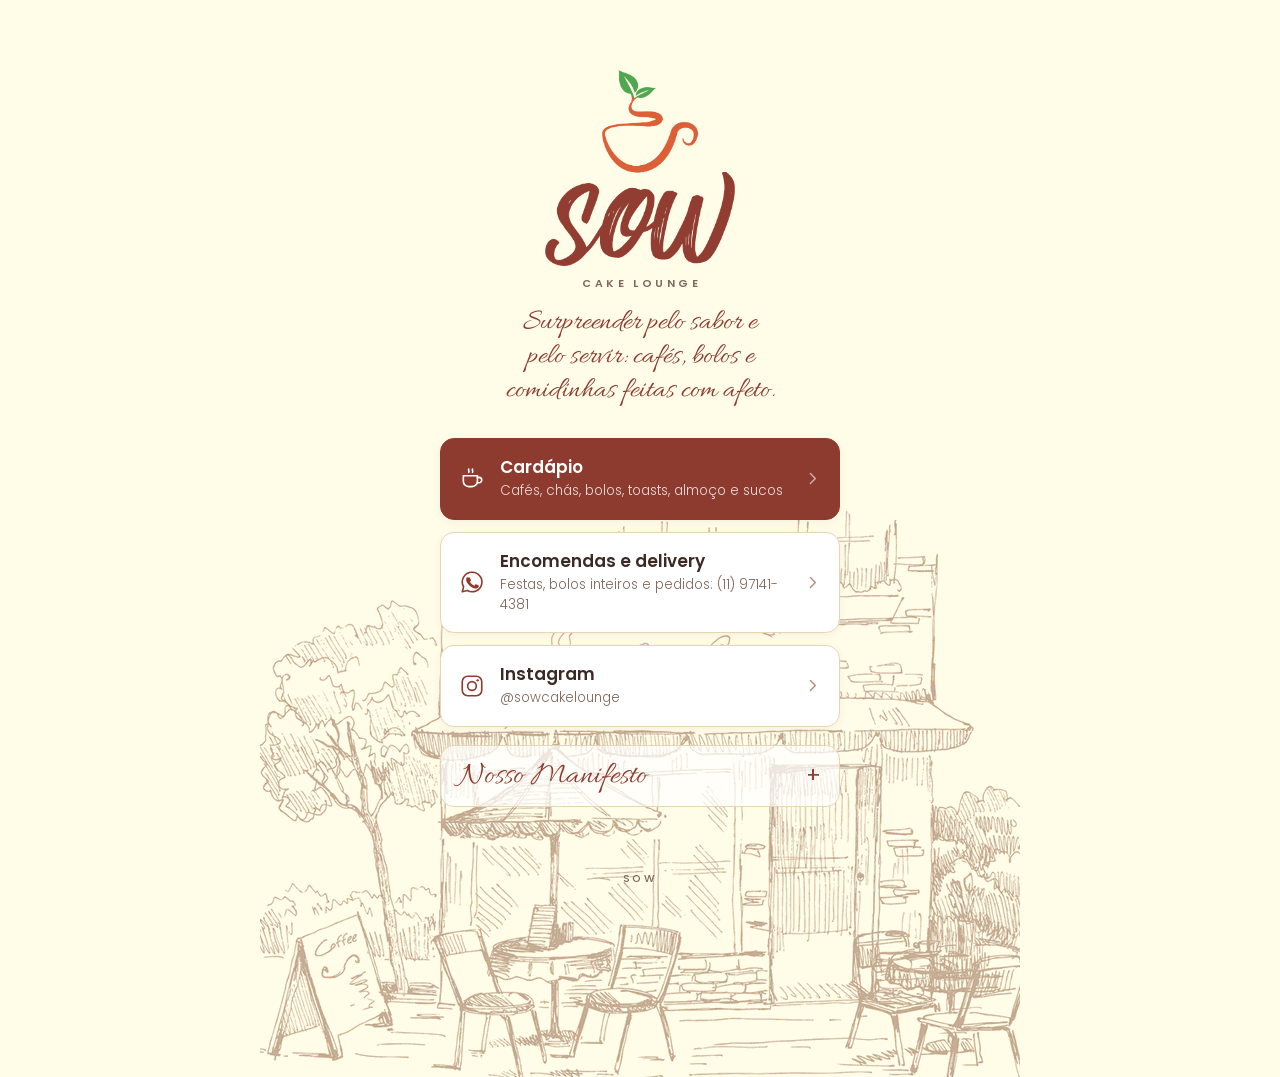
==== index.html @ ec061b57 "Site, cardápio digital e painel da Sow Mesmo molde do projeto da Adega MM (Worker + D1, sem build): " ====
<!DOCTYPE html>
<html lang="pt-BR">
<head>
<meta charset="UTF-8">
<meta name="viewport" content="width=device-width, initial-scale=1.0">
<meta name="theme-color" content="#fffce8">
<title>Sow</title>
<meta name="description" content="Sow Cake Lounge: cafés especiais, bolos, toasts, almoço e comidinhas feitas com afeto. Opções veganas, sem glúten e fit. Peça pelo WhatsApp.">
<meta property="og:title" content="Sow Cake Lounge">
<meta property="og:description" content="Cafés, bolos, toasts, almoço e comidinhas feitas com afeto.">
<meta property="og:image" content="assets/img/og-image.jpg">
<meta property="og:type" content="website">
<link rel="icon" type="image/png" href="assets/img/favicon.png">
<link rel="apple-touch-icon" href="assets/img/apple-touch-icon.png">
<link rel="preconnect" href="https://fonts.googleapis.com">
<link rel="preconnect" href="https://fonts.gstatic.com" crossorigin>
<link rel="stylesheet" href="https://fonts.googleapis.com/css2?family=Allura&family=Playfair+Display:wght@700;800&family=Poppins:ital,wght@0,300;0,400;0,500;0,600;1,300&display=swap">
<style>
  :root {
    --paper: #fffce8;
    --card: #ffffff;
    --ink: #3b2a24;
    --ink-dim: #7d685a;
    --brick: #8e3b2f;
    --orange: #dd6436;
    --forest: #2f5a3e;
    --border: #e6d6b4;
    --script: 'Allura', 'Segoe Script', cursive;
  }

  * { box-sizing: border-box; }
  [hidden] { display: none !important; }

  html { -webkit-text-size-adjust: 100%; }

  body {
    margin: 0;
    min-height: 100vh;
    min-height: 100dvh;
    background:
      url('assets/img/sketch.webp') center bottom / min(760px, 100%) auto no-repeat,
      var(--paper);
    color: var(--ink);
    font-family: 'Poppins', 'Helvetica Neue', Arial, sans-serif;
    font-weight: 400;
    -webkit-font-smoothing: antialiased;
    display: flex;
    flex-direction: column;
  }

  .wrap {
    flex: 1 0 auto;
    width: 100%;
    max-width: 440px;
    margin: 0 auto;
    padding: 44px 20px 24px;
    display: flex;
    flex-direction: column;
    justify-content: center;
  }

  .lockup { text-align: center; margin-bottom: 30px; }
  .lockup img {
    width: 52%;
    max-width: 190px;
    height: auto;
    margin: 0 auto;
    display: block;
  }
  .lockup .sub {
    margin: 10px 0 0;
    font-size: 0.68rem;
    font-weight: 600;
    letter-spacing: 0.32em;
    text-indent: 0.32em;
    text-transform: uppercase;
    color: var(--ink-dim);
  }
  .tagline {
    margin: 14px auto 0;
    font-family: var(--script);
    font-size: 1.85rem;
    line-height: 1.15;
    color: var(--brick);
    text-wrap: balance;
    max-width: 22ch;
  }
  .hours {
    margin: 10px 0 0;
    font-size: 0.84rem;
    color: var(--ink-dim);
  }

  nav { display: flex; flex-direction: column; gap: 12px; }

  .card {
    position: relative;
    display: flex;
    align-items: center;
    gap: 15px;
    padding: 18px 18px;
    border-radius: 14px;
    background: var(--card);
    border: 1px solid var(--border);
    color: var(--ink);
    text-decoration: none;
    box-shadow: 0 2px 10px rgba(80, 45, 25, 0.06);
    -webkit-tap-highlight-color: transparent;
    transition: border-color 0.25s ease, transform 0.15s ease, box-shadow 0.25s ease;
  }
  .card:hover { border-color: var(--brick); box-shadow: 0 6px 18px rgba(80, 45, 25, 0.12); }
  .card:active { transform: scale(0.985); }
  .card:focus-visible { outline: 2px solid var(--brick); outline-offset: 3px; }

  .card.primary { background: var(--brick); border-color: var(--brick); color: #fff; }
  .card.primary .icon, .card.primary .chev { color: #fff; }
  .card.primary .meta { color: rgba(255, 255, 255, 0.82); }

  .card .icon { flex: 0 0 auto; width: 26px; height: 26px; color: var(--brick); }
  .card .icon svg { display: block; width: 100%; height: 100%; }
  .card .body { flex: 1 1 auto; min-width: 0; }
  .card .label { display: block; font-size: 1.06rem; font-weight: 600; line-height: 1.25; }
  .card .meta {
    display: block;
    margin-top: 3px;
    font-size: 0.84rem;
    font-weight: 300;
    line-height: 1.45;
    color: var(--ink-dim);
  }
  .card .chev {
    flex: 0 0 auto;
    width: 17px;
    height: 17px;
    color: var(--brick);
    opacity: 0.6;
    transition: opacity 0.25s ease, transform 0.25s ease;
  }
  .card:hover .chev { opacity: 1; transform: translateX(2px); }
  .card .chev svg { display: block; width: 100%; height: 100%; }

  .card.with-map { flex-direction: column; align-items: stretch; gap: 0; padding: 0; overflow: hidden; }
  .map-frame { position: relative; height: 160px; background: #f3ead2; border-bottom: 1px solid var(--border); }
  .map-frame iframe { width: 100%; height: 100%; border: 0; display: block; pointer-events: none; }
  .card .card-inner { display: flex; align-items: center; gap: 15px; padding: 16px 18px; }

  .manifesto {
    margin-top: 6px;
    border-radius: 14px;
    border: 1px solid var(--border);
    background: rgba(255, 255, 255, 0.7);
  }
  .manifesto summary {
    list-style: none;
    cursor: pointer;
    padding: 14px 18px;
    display: flex;
    align-items: center;
    justify-content: space-between;
    font-family: var(--script);
    font-size: 2rem;
    line-height: 1;
    color: var(--brick);
  }
  .manifesto summary::-webkit-details-marker { display: none; }
  .manifesto summary::after {
    content: '+';
    font-family: 'Poppins', sans-serif;
    font-size: 1.3rem;
    color: var(--brick);
    transition: transform 0.2s;
  }
  .manifesto[open] summary::after { transform: rotate(45deg); }
  .manifesto .text { padding: 0 18px 16px; }
  .manifesto p {
    margin: 0 0 12px;
    font-size: 0.9rem;
    line-height: 1.6;
    font-style: italic;
    font-weight: 300;
    color: var(--brick);
  }

  footer {
    flex: 0 0 auto;
    text-align: center;
    padding: 40px 26px 190px;
    font-size: 0.66rem;
    font-weight: 500;
    letter-spacing: 0.22em;
    text-transform: uppercase;
    color: var(--ink-dim);
  }

  @media (prefers-reduced-motion: no-preference) {
    .reveal {
      opacity: 0;
      transform: translateY(12px);
      animation: rise 0.65s cubic-bezier(0.22, 1, 0.36, 1) forwards;
    }
    .lockup.reveal { animation-delay: 0.05s; }
    nav .reveal:nth-child(1) { animation-delay: 0.18s; }
    nav .reveal:nth-child(2) { animation-delay: 0.26s; }
    nav .reveal:nth-child(3) { animation-delay: 0.34s; }
    nav .reveal:nth-child(4) { animation-delay: 0.42s; }
    nav .reveal:nth-child(5) { animation-delay: 0.50s; }
    @keyframes rise { to { opacity: 1; transform: translateY(0); } }
  }

  @media (min-width: 480px) {
    .wrap { padding-top: 70px; }
  }
</style>
</head>
<body>

<div class="wrap">

  <header class="lockup reveal">
    <img src="assets/img/logo.png" alt="Sow">
    <p class="sub" data-s="store_subtitle">Cake Lounge</p>
    <p class="tagline" data-s="tagline">Surpreender pelo sabor e pelo servir: cafés, bolos e comidinhas feitas com afeto.</p>
    <p class="hours" data-s="hours" hidden></p>
  </header>

  <nav>
    <a class="card primary reveal" href="cardapio">
      <span class="icon" aria-hidden="true">
        <svg viewBox="0 0 24 24" fill="none" stroke="currentColor" stroke-width="1.5" stroke-linecap="round" stroke-linejoin="round">
          <path d="M4 9h13v5a5 5 0 0 1-5 5H9a5 5 0 0 1-5-5V9Z"/>
          <path d="M17 10.5h1.5a2.5 2.5 0 0 1 0 5H17"/>
          <path d="M9 2.8c-.8 1 .8 1.9 0 3M12.5 2.8c-.8 1 .8 1.9 0 3"/>
        </svg>
      </span>
      <span class="body">
        <span class="label">Cardápio</span>
        <span class="meta">Cafés, chás, bolos, toasts, almoço e sucos</span>
      </span>
      <span class="chev" aria-hidden="true">
        <svg viewBox="0 0 24 24" fill="none" stroke="currentColor" stroke-width="2" stroke-linecap="round" stroke-linejoin="round"><path d="M9 5l7 7-7 7"/></svg>
      </span>
    </a>

    <a class="card reveal" id="linkWhatsapp" href="https://wa.me/5511971414381" target="_blank" rel="noopener">
      <span class="icon" aria-hidden="true">
        <svg viewBox="0 0 24 24" fill="none" stroke="currentColor" stroke-width="1.5" stroke-linecap="round" stroke-linejoin="round">
          <path d="M12 3a9 9 0 0 0-7.75 13.5L3 21l4.65-1.22A9 9 0 1 0 12 3Z"/>
          <path d="M8.5 8.2c.2-.45.4-.46.6-.47.16 0 .35 0 .5.02.16.02.38-.06.6.46.22.53.75 1.84.82 1.98.07.13.11.29.02.47-.09.18-.14.29-.27.44-.13.16-.28.35-.4.47-.13.13-.27.27-.12.53.16.27.7 1.15 1.5 1.86 1.03.92 1.9 1.21 2.16 1.35.27.13.42.11.58-.07.16-.18.68-.8.86-1.07.18-.27.36-.22.6-.13.25.09 1.58.75 1.85.88.27.13.45.2.51.31.07.13.07.71-.16 1.4-.24.68-1.38 1.3-1.9 1.38-.5.08-1.13.11-1.83-.11-.42-.13-.96-.31-1.66-.6-2.92-1.26-4.83-4.2-4.98-4.4-.15-.2-1.2-1.6-1.2-3.05 0-1.45.76-2.16 1.03-2.46Z" fill="currentColor" stroke="none"/>
        </svg>
      </span>
      <span class="body">
        <span class="label">Encomendas e delivery</span>
        <span class="meta">Festas, bolos inteiros e pedidos: <span id="metaWhatsapp">(11) 97141-4381</span></span>
      </span>
      <span class="chev" aria-hidden="true">
        <svg viewBox="0 0 24 24" fill="none" stroke="currentColor" stroke-width="2" stroke-linecap="round" stroke-linejoin="round"><path d="M9 5l7 7-7 7"/></svg>
      </span>
    </a>

    <a class="card with-map reveal" id="linkMaps" href="#" target="_blank" rel="noopener" hidden>
      <span class="map-frame">
        <iframe id="mapFrame" loading="lazy" referrerpolicy="no-referrer-when-downgrade"
          title="Mapa da localização da Sow" tabindex="-1" aria-hidden="true"></iframe>
      </span>
      <span class="card-inner">
        <span class="icon" aria-hidden="true">
          <svg viewBox="0 0 24 24" fill="none" stroke="currentColor" stroke-width="1.5" stroke-linecap="round" stroke-linejoin="round">
            <path d="M20 10.5c0 5.4-8 12-8 12s-8-6.6-8-12a8 8 0 0 1 16 0Z"/>
            <circle cx="12" cy="10.2" r="2.9"/>
          </svg>
        </span>
        <span class="body">
          <span class="label">Como chegar</span>
          <span class="meta" data-s="address"></span>
        </span>
        <span class="chev" aria-hidden="true">
          <svg viewBox="0 0 24 24" fill="none" stroke="currentColor" stroke-width="2" stroke-linecap="round" stroke-linejoin="round"><path d="M9 5l7 7-7 7"/></svg>
        </span>
      </span>
    </a>

    <a class="card reveal" id="linkInstagram" href="https://instagram.com/sowcakelounge" target="_blank" rel="noopener">
      <span class="icon" aria-hidden="true">
        <svg viewBox="0 0 24 24" fill="none" stroke="currentColor" stroke-width="1.5" stroke-linecap="round" stroke-linejoin="round">
          <rect x="3" y="3" width="18" height="18" rx="5"/>
          <circle cx="12" cy="12" r="4"/>
          <circle cx="17.2" cy="6.8" r="1.1" fill="currentColor" stroke="none"/>
        </svg>
      </span>
      <span class="body">
        <span class="label">Instagram</span>
        <span class="meta" id="metaInstagram">@sowcakelounge</span>
      </span>
      <span class="chev" aria-hidden="true">
        <svg viewBox="0 0 24 24" fill="none" stroke="currentColor" stroke-width="2" stroke-linecap="round" stroke-linejoin="round"><path d="M9 5l7 7-7 7"/></svg>
      </span>
    </a>

    <details class="manifesto reveal">
      <summary>Nosso Manifesto</summary>
      <div class="text">
        <p>Nascemos com o propósito de sair do óbvio, de olhar para dentro, para fora e principalmente nos conectarmos com nosso entorno. Não nos bastava somente ser um espaço para servir alimentos, queríamos ir além, criar uma verdadeira experiência!</p>
        <p>Com essa premissa, criamos a Sow, uma marca que nasceu da vontade de surpreender pelo sabor e pelo servir, criando uma conexão genuína e única com cada cliente!</p>
        <p>Surpreender pelo sabor é criar cada produto que oferecemos com todo o cuidado: desde sua concepção, passando pela seleção dos ingredientes, preparação e exposição em nossa loja. Queremos que nossos clientes, ao escolher aquele bolo da vitrine ou o salgado do cardápio, tenham uma experiência gustativa incrível, que guardem aquele aroma e sabor experimentados com tanto afeto como guardamos daquelas comidas feitas por quem amamos.</p>
        <p>Surpreender pelo servir é não entregar somente um produto ao cliente. Para nós, a experiência começa na chegada à loja, na acolhida por nossa equipe, no nosso espaço refletindo aconchego, convivência e carinho para quem adentrou nossas portas.</p>
        <p>Não é só mais uma loja no bairro: somos preocupados em acrescentar ao nosso arredor. Buscamos conhecer nossos vizinhos, frequentadores, entender suas necessidades, acolher seus eventos e encontros para que eles entendam que somos parte de suas vidas e estamos ali para construir juntos uma vizinhança melhor!</p>
        <p>Queremos um mundo melhor: compramos produtos de primeira linha, procuramos apresentar novos sabores e experiências aos nossos clientes, fazemos nossa parte para não prejudicar o meio ambiente, reciclando 100% do resíduo gerado bem como embalagens de fontes renováveis, buscando sempre formas de inovar para oferecer o melhor a toda a cadeia em que estamos envolvidos: sociedade, produtores, clientes.</p>
      </div>
    </details>
  </nav>

</div>

<footer data-s="store_name">Sow</footer>

<script>
  (function () {
    var f = document.getElementById('mapFrame');
    var maps = document.getElementById('linkMaps');

    function phone(d) {
      d = String(d).replace(/\D/g, '').replace(/^55(?=\d{10,11}$)/, '');
      return d.length === 11 ? '(' + d.slice(0, 2) + ') ' + d.slice(2, 7) + '-' + d.slice(7)
           : d.length === 10 ? '(' + d.slice(0, 2) + ') ' + d.slice(2, 6) + '-' + d.slice(6) : d;
    }

    // Textos e links editáveis no /admin. Sem servidor fica o que já está no HTML.
    fetch('/api/settings', { cache: 'no-store' })
      .then(function (r) { if (!r.ok) throw new Error(); return r.json(); })
      .then(function (data) {
        var s = data.settings;
        document.title = s.store_name;
        Array.prototype.forEach.call(document.querySelectorAll('[data-s]'), function (n) {
          var v = s[n.getAttribute('data-s')];
          if (v === undefined) return;
          n.textContent = v;
          if (n.hasAttribute('hidden') || !v) n.hidden = !v;
        });
        var wa = String(s.whatsapp).replace(/\D/g, '');
        document.getElementById('linkWhatsapp').href = 'https://wa.me/' + (wa.length <= 11 ? '55' + wa : wa);
        document.getElementById('metaWhatsapp').textContent = phone(wa);
        document.getElementById('linkInstagram').href = 'https://instagram.com/' + encodeURIComponent(s.instagram);
        document.getElementById('metaInstagram').textContent = '@' + s.instagram;
        document.getElementById('linkInstagram').hidden = !s.instagram;
        // Sem endereço cadastrado, o cartão do mapa fica escondido.
        maps.hidden = !s.address;
        if (s.address) {
          var q = encodeURIComponent(s.address);
          maps.href = 'https://www.google.com/maps/search/?api=1&query=' + q;
          f.src = 'https://maps.google.com/maps?q=' + q + '&z=16&output=embed';
        }
      })
      .catch(function () {});
  })();
</script>

</body>
</html>
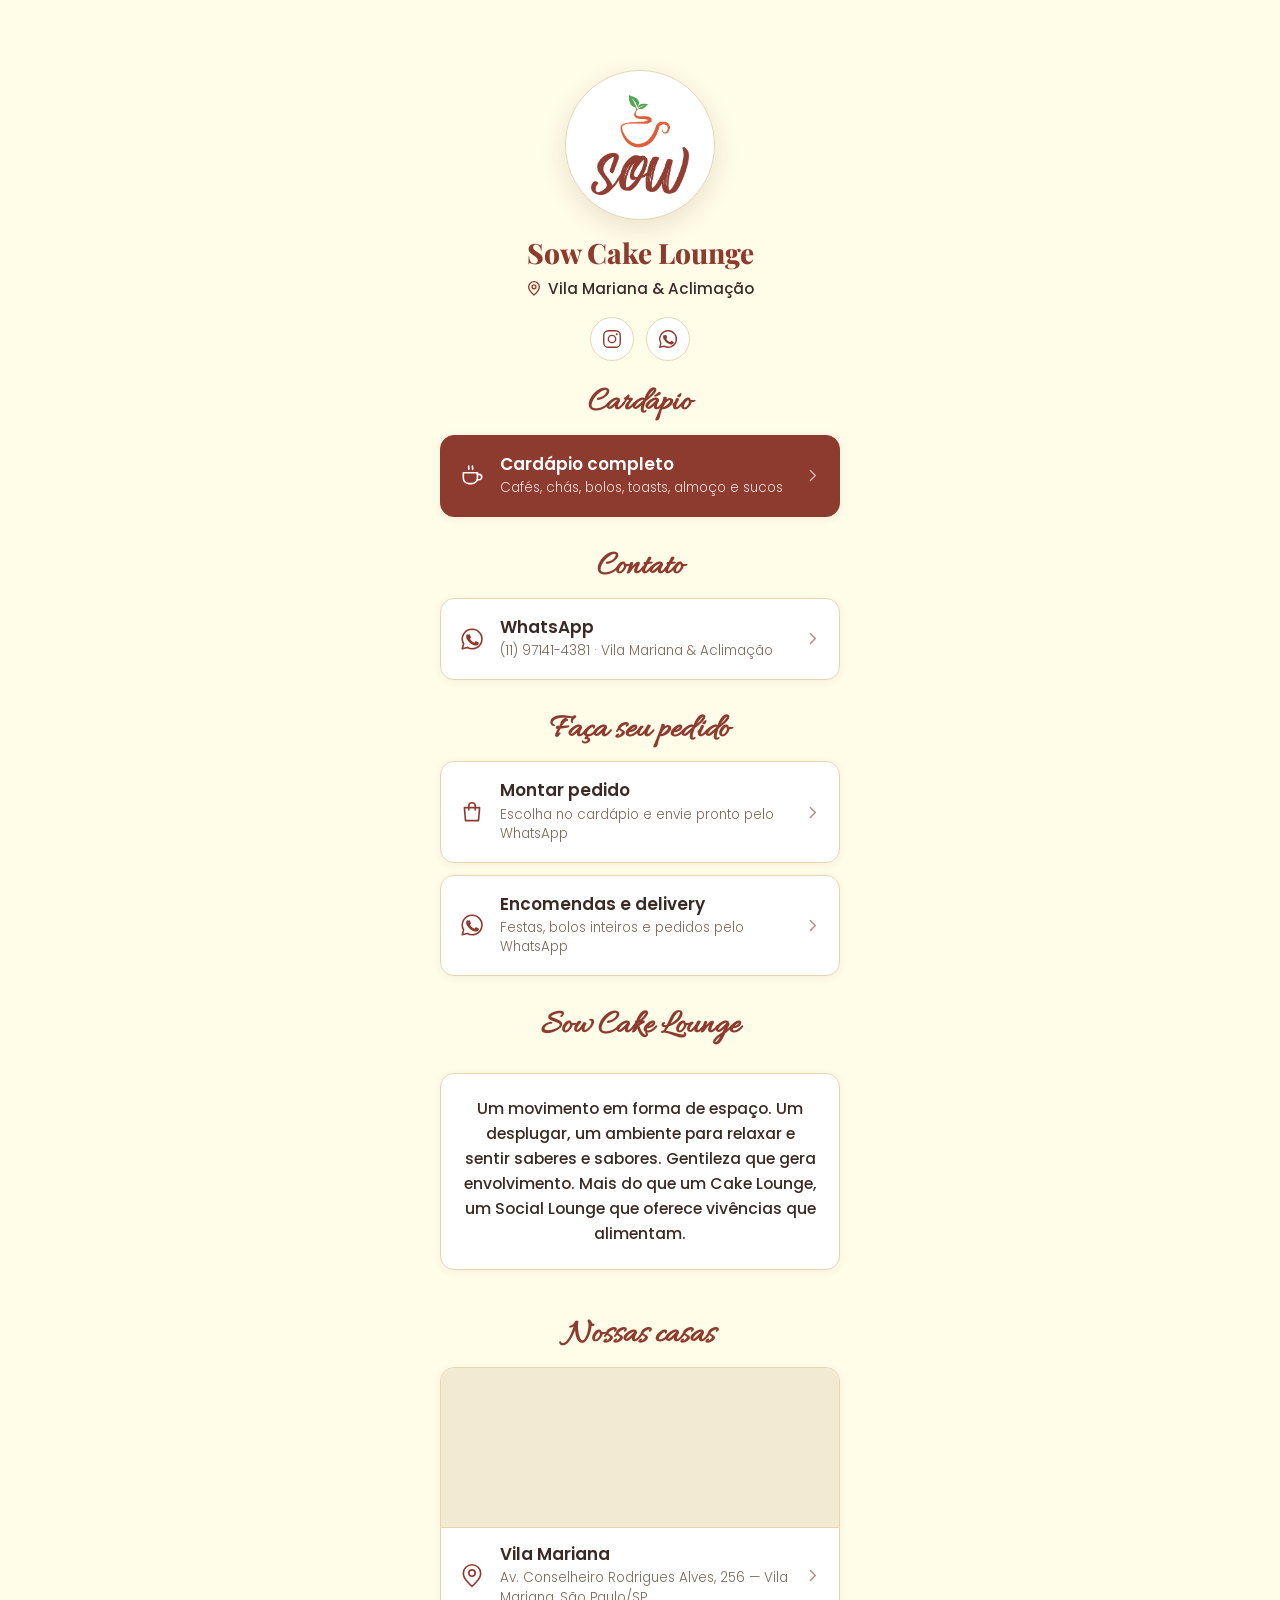
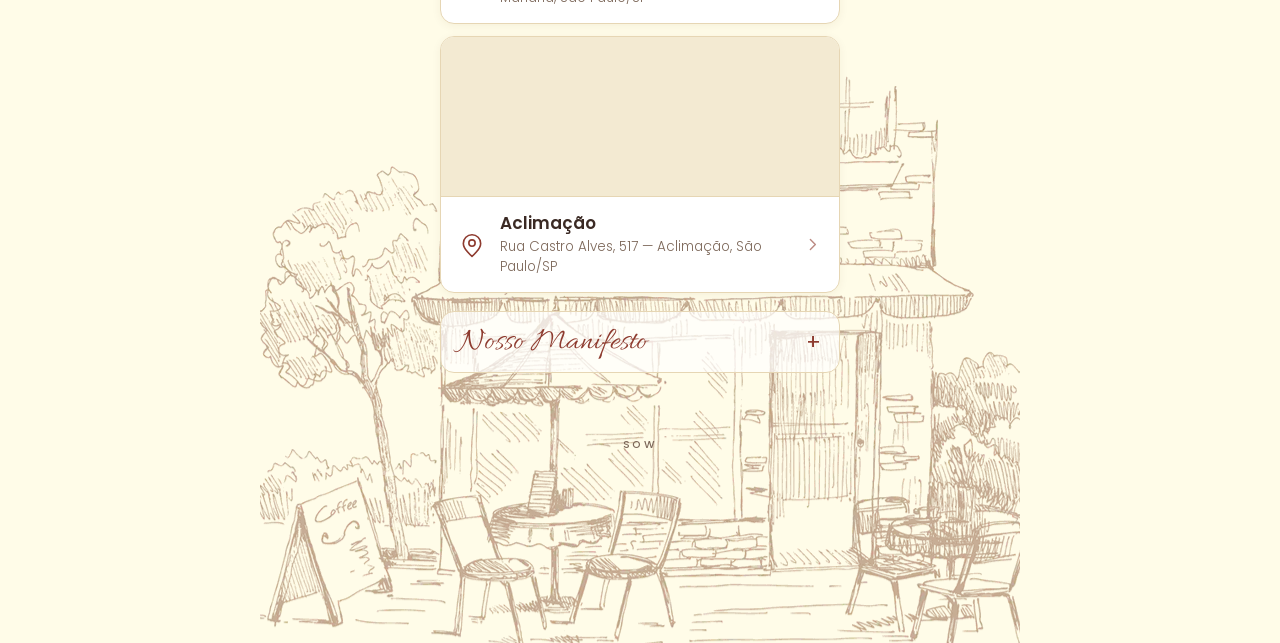
==== commit 6fd9b997: "Bio no molde do Beacons da Sow, com as duas unidades Cardápio, Contato, Faça seu pedido, texto Sow C" ====
--- a/index.html
+++ b/index.html
@@ -4,8 +4,8 @@
 <meta charset="UTF-8">
 <meta name="viewport" content="width=device-width, initial-scale=1.0">
 <meta name="theme-color" content="#fffce8">
-<title>Sow</title>
-<meta name="description" content="Sow Cake Lounge: cafés especiais, bolos, toasts, almoço e comidinhas feitas com afeto. Opções veganas, sem glúten e fit. Peça pelo WhatsApp.">
+<title>Sow Cake Lounge</title>
+<meta name="description" content="Sow Cake Lounge, Vila Mariana e Aclimação: cafés, bolos, toasts, almoço e comidinhas feitas com afeto. Peça pelo WhatsApp.">
 <meta property="og:title" content="Sow Cake Lounge">
 <meta property="og:description" content="Cafés, bolos, toasts, almoço e comidinhas feitas com afeto.">
 <meta property="og:image" content="assets/img/og-image.jpg">
@@ -181,6 +181,45 @@
     color: var(--brick);
   }
 
+
+  .profile { text-align: center; margin-bottom: 26px; }
+  .avatar {
+    width: 150px; height: 150px; margin: 0 auto; border-radius: 50%;
+    background: var(--card); border: 1px solid var(--border);
+    box-shadow: 0 8px 26px rgba(80, 45, 25, 0.12);
+    display: grid; place-items: center;
+  }
+  .avatar img { width: 66%; height: auto; display: block; }
+  .profile h1 {
+    margin: 18px 0 0; font-family: 'Playfair Display', Georgia, serif;
+    font-weight: 800; font-size: 1.75rem; color: var(--brick); line-height: 1.1;
+  }
+  .where {
+    margin: 8px 0 0; display: inline-flex; align-items: center; gap: 6px;
+    font-size: 0.95rem; font-weight: 500; color: var(--ink);
+  }
+  .where svg { width: 16px; height: 16px; color: var(--brick); }
+  .socials { margin-top: 14px; display: flex; justify-content: center; gap: 12px; }
+  .socials a {
+    width: 44px; height: 44px; border-radius: 50%; display: grid; place-items: center;
+    background: var(--card); border: 1px solid var(--border); color: var(--brick);
+  }
+  .socials a:hover { border-color: var(--brick); }
+  .socials svg { width: 22px; height: 22px; }
+
+  .group-label {
+    margin: 22px 0 2px; text-align: center; font-family: var(--script);
+    font-size: 2.1rem; line-height: 1; color: var(--brick);
+  }
+  .group-label:first-child { margin-top: 0; }
+
+  .about {
+    border-radius: 14px; background: var(--card); border: 1px solid var(--border);
+    padding: 22px 22px; text-align: center; font-size: 0.98rem; line-height: 1.6;
+    font-weight: 500; color: var(--ink); box-shadow: 0 2px 10px rgba(80, 45, 25, 0.06);
+  }
+  .card.with-map .label small { font-weight: 300; color: var(--ink-dim); }
+
   footer {
     flex: 0 0 auto;
     text-align: center;
@@ -216,83 +255,67 @@
 
 <div class="wrap">
 
-  <header class="lockup reveal">
-    <img src="assets/img/logo.png" alt="Sow">
-    <p class="sub" data-s="store_subtitle">Cake Lounge</p>
-    <p class="tagline" data-s="tagline">Surpreender pelo sabor e pelo servir: cafés, bolos e comidinhas feitas com afeto.</p>
+  <header class="profile reveal">
+    <div class="avatar"><img src="assets/img/logo.png" alt="Sow"></div>
+    <h1><span data-s="store_name">Sow</span> <span data-s="store_subtitle">Cake Lounge</span></h1>
+    <p class="where"><svg viewBox="0 0 24 24" fill="none" stroke="currentColor" stroke-width="2" stroke-linecap="round" stroke-linejoin="round"><path d="M20 10.5c0 5.4-8 12-8 12s-8-6.6-8-12a8 8 0 0 1 16 0Z"/><circle cx="12" cy="10.2" r="2.9"/></svg><span data-s="tagline">Vila Mariana &amp; Aclimação</span></p>
     <p class="hours" data-s="hours" hidden></p>
+    <div class="socials">
+      <a id="iconInstagram" href="https://instagram.com/sowcakelounge" target="_blank" rel="noopener" aria-label="Instagram"><svg viewBox="0 0 24 24" fill="none" stroke="currentColor" stroke-width="1.5" stroke-linecap="round" stroke-linejoin="round"><rect x="3" y="3" width="18" height="18" rx="5"/><circle cx="12" cy="12" r="4"/><circle cx="17.2" cy="6.8" r="1.1" fill="currentColor" stroke="none"/></svg></a>
+      <a class="js-wa" href="https://wa.me/5511971414381" target="_blank" rel="noopener" aria-label="WhatsApp"><svg viewBox="0 0 24 24" fill="none" stroke="currentColor" stroke-width="1.5" stroke-linecap="round" stroke-linejoin="round"><path d="M12 3a9 9 0 0 0-7.75 13.5L3 21l4.65-1.22A9 9 0 1 0 12 3Z"/><path d="M8.5 8.2c.2-.45.4-.46.6-.47.16 0 .35 0 .5.02.16.02.38-.06.6.46.22.53.75 1.84.82 1.98.07.13.11.29.02.47-.09.18-.14.29-.27.44-.13.16-.28.35-.4.47-.13.13-.27.27-.12.53.16.27.7 1.15 1.5 1.86 1.03.92 1.9 1.21 2.16 1.35.27.13.42.11.58-.07.16-.18.68-.8.86-1.07.18-.27.36-.22.6-.13.25.09 1.58.75 1.85.88.27.13.45.2.51.31.07.13.07.71-.16 1.4-.24.68-1.38 1.3-1.9 1.38-.5.08-1.13.11-1.83-.11-.42-.13-.96-.31-1.66-.6-2.92-1.26-4.83-4.2-4.98-4.4-.15-.2-1.2-1.6-1.2-3.05 0-1.45.76-2.16 1.03-2.46Z" fill="currentColor" stroke="none"/></svg></a>
+    </div>
   </header>
 
   <nav>
+    <h2 class="group-label reveal">Cardápio</h2>
     <a class="card primary reveal" href="cardapio">
-      <span class="icon" aria-hidden="true">
-        <svg viewBox="0 0 24 24" fill="none" stroke="currentColor" stroke-width="1.5" stroke-linecap="round" stroke-linejoin="round">
-          <path d="M4 9h13v5a5 5 0 0 1-5 5H9a5 5 0 0 1-5-5V9Z"/>
-          <path d="M17 10.5h1.5a2.5 2.5 0 0 1 0 5H17"/>
-          <path d="M9 2.8c-.8 1 .8 1.9 0 3M12.5 2.8c-.8 1 .8 1.9 0 3"/>
-        </svg>
+      <span class="icon" aria-hidden="true"><svg viewBox="0 0 24 24" fill="none" stroke="currentColor" stroke-width="1.5" stroke-linecap="round" stroke-linejoin="round"><path d="M4 9h13v5a5 5 0 0 1-5 5H9a5 5 0 0 1-5-5V9Z"/><path d="M17 10.5h1.5a2.5 2.5 0 0 1 0 5H17"/><path d="M9 2.8c-.8 1 .8 1.9 0 3M12.5 2.8c-.8 1 .8 1.9 0 3"/></svg></span>
+      <span class="body"><span class="label">Cardápio completo</span><span class="meta">Cafés, chás, bolos, toasts, almoço e sucos</span></span>
+      <span class="chev" aria-hidden="true"><svg viewBox="0 0 24 24" fill="none" stroke="currentColor" stroke-width="2" stroke-linecap="round" stroke-linejoin="round"><path d="M9 5l7 7-7 7"/></svg></span>
+    </a>
+
+    <h2 class="group-label reveal">Contato</h2>
+    <a class="card  reveal" hidden id="linkPhone" href="tel:" target="_blank" rel="noopener">
+      <span class="icon" aria-hidden="true"><svg viewBox="0 0 24 24" fill="none" stroke="currentColor" stroke-width="1.5" stroke-linecap="round" stroke-linejoin="round"><path d="M5 3.5h3l1.6 4-2 1.3a11 11 0 0 0 5.6 5.6l1.3-2 4 1.6v3a2 2 0 0 1-2 2A16 16 0 0 1 3 5.5a2 2 0 0 1 2-2Z"/></svg></span>
+      <span class="body"><span class="label">Telefone</span><span class="meta" id="metaPhone"></span></span>
+      <span class="chev" aria-hidden="true"><svg viewBox="0 0 24 24" fill="none" stroke="currentColor" stroke-width="2" stroke-linecap="round" stroke-linejoin="round"><path d="M9 5l7 7-7 7"/></svg></span>
+    </a>
+    <a class="card js-wa reveal" href="https://wa.me/5511971414381" target="_blank" rel="noopener">
+      <span class="icon" aria-hidden="true"><svg viewBox="0 0 24 24" fill="none" stroke="currentColor" stroke-width="1.5" stroke-linecap="round" stroke-linejoin="round"><path d="M12 3a9 9 0 0 0-7.75 13.5L3 21l4.65-1.22A9 9 0 1 0 12 3Z"/><path d="M8.5 8.2c.2-.45.4-.46.6-.47.16 0 .35 0 .5.02.16.02.38-.06.6.46.22.53.75 1.84.82 1.98.07.13.11.29.02.47-.09.18-.14.29-.27.44-.13.16-.28.35-.4.47-.13.13-.27.27-.12.53.16.27.7 1.15 1.5 1.86 1.03.92 1.9 1.21 2.16 1.35.27.13.42.11.58-.07.16-.18.68-.8.86-1.07.18-.27.36-.22.6-.13.25.09 1.58.75 1.85.88.27.13.45.2.51.31.07.13.07.71-.16 1.4-.24.68-1.38 1.3-1.9 1.38-.5.08-1.13.11-1.83-.11-.42-.13-.96-.31-1.66-.6-2.92-1.26-4.83-4.2-4.98-4.4-.15-.2-1.2-1.6-1.2-3.05 0-1.45.76-2.16 1.03-2.46Z" fill="currentColor" stroke="none"/></svg></span>
+      <span class="body"><span class="label">WhatsApp</span><span class="meta"><span class="js-wa-num">(11) 97141-4381</span> · Vila Mariana &amp; Aclimação</span></span>
+      <span class="chev" aria-hidden="true"><svg viewBox="0 0 24 24" fill="none" stroke="currentColor" stroke-width="2" stroke-linecap="round" stroke-linejoin="round"><path d="M9 5l7 7-7 7"/></svg></span>
+    </a>
+
+    <h2 class="group-label reveal">Faça seu pedido</h2>
+    <a class="card  reveal" href="cardapio">
+      <span class="icon" aria-hidden="true"><svg viewBox="0 0 24 24" fill="none" stroke="currentColor" stroke-width="1.5" stroke-linecap="round" stroke-linejoin="round"><path d="M5 8h14l-1 12H6L5 8Z"/><path d="M9 10V6.5a3 3 0 0 1 6 0V10"/></svg></span>
+      <span class="body"><span class="label">Montar pedido</span><span class="meta">Escolha no cardápio e envie pronto pelo WhatsApp</span></span>
+      <span class="chev" aria-hidden="true"><svg viewBox="0 0 24 24" fill="none" stroke="currentColor" stroke-width="2" stroke-linecap="round" stroke-linejoin="round"><path d="M9 5l7 7-7 7"/></svg></span>
+    </a>
+    <a class="card js-wa reveal" href="https://wa.me/5511971414381" target="_blank" rel="noopener">
+      <span class="icon" aria-hidden="true"><svg viewBox="0 0 24 24" fill="none" stroke="currentColor" stroke-width="1.5" stroke-linecap="round" stroke-linejoin="round"><path d="M12 3a9 9 0 0 0-7.75 13.5L3 21l4.65-1.22A9 9 0 1 0 12 3Z"/><path d="M8.5 8.2c.2-.45.4-.46.6-.47.16 0 .35 0 .5.02.16.02.38-.06.6.46.22.53.75 1.84.82 1.98.07.13.11.29.02.47-.09.18-.14.29-.27.44-.13.16-.28.35-.4.47-.13.13-.27.27-.12.53.16.27.7 1.15 1.5 1.86 1.03.92 1.9 1.21 2.16 1.35.27.13.42.11.58-.07.16-.18.68-.8.86-1.07.18-.27.36-.22.6-.13.25.09 1.58.75 1.85.88.27.13.45.2.51.31.07.13.07.71-.16 1.4-.24.68-1.38 1.3-1.9 1.38-.5.08-1.13.11-1.83-.11-.42-.13-.96-.31-1.66-.6-2.92-1.26-4.83-4.2-4.98-4.4-.15-.2-1.2-1.6-1.2-3.05 0-1.45.76-2.16 1.03-2.46Z" fill="currentColor" stroke="none"/></svg></span>
+      <span class="body"><span class="label">Encomendas e delivery</span><span class="meta">Festas, bolos inteiros e pedidos pelo WhatsApp</span></span>
+      <span class="chev" aria-hidden="true"><svg viewBox="0 0 24 24" fill="none" stroke="currentColor" stroke-width="2" stroke-linecap="round" stroke-linejoin="round"><path d="M9 5l7 7-7 7"/></svg></span>
+    </a>
+
+    <h2 class="group-label reveal"><span data-s="store_name">Sow</span> <span data-s="store_subtitle">Cake Lounge</span></h2>
+    <p class="about reveal" data-s="about">Um movimento em forma de espaço. Um desplugar, um ambiente para relaxar e sentir saberes e sabores. Gentileza que gera envolvimento. Mais do que um Cake Lounge, um Social Lounge que oferece vivências que alimentam.</p>
+
+    <h2 class="group-label reveal" id="unitsLabel">Nossas casas</h2>
+    <a class="card with-map reveal" id="unit1" href="#" target="_blank" rel="noopener" hidden>
+      <span class="map-frame"><iframe loading="lazy" referrerpolicy="no-referrer-when-downgrade" title="Mapa da unidade" tabindex="-1" aria-hidden="true"></iframe></span>
+      <span class="card-inner">
+        <span class="icon" aria-hidden="true"><svg viewBox="0 0 24 24" fill="none" stroke="currentColor" stroke-width="1.5" stroke-linecap="round" stroke-linejoin="round"><path d="M20 10.5c0 5.4-8 12-8 12s-8-6.6-8-12a8 8 0 0 1 16 0Z"/><circle cx="12" cy="10.2" r="2.9"/></svg></span>
+        <span class="body"><span class="label" data-s="unit1_name"></span><span class="meta" data-s="unit1_address"></span></span>
+        <span class="chev" aria-hidden="true"><svg viewBox="0 0 24 24" fill="none" stroke="currentColor" stroke-width="2" stroke-linecap="round" stroke-linejoin="round"><path d="M9 5l7 7-7 7"/></svg></span>
       </span>
-      <span class="body">
-        <span class="label">Cardápio</span>
-        <span class="meta">Cafés, chás, bolos, toasts, almoço e sucos</span>
-      </span>
-      <span class="chev" aria-hidden="true">
-        <svg viewBox="0 0 24 24" fill="none" stroke="currentColor" stroke-width="2" stroke-linecap="round" stroke-linejoin="round"><path d="M9 5l7 7-7 7"/></svg>
-      </span>
-    </a>
-
-    <a class="card reveal" id="linkWhatsapp" href="https://wa.me/5511971414381" target="_blank" rel="noopener">
-      <span class="icon" aria-hidden="true">
-        <svg viewBox="0 0 24 24" fill="none" stroke="currentColor" stroke-width="1.5" stroke-linecap="round" stroke-linejoin="round">
-          <path d="M12 3a9 9 0 0 0-7.75 13.5L3 21l4.65-1.22A9 9 0 1 0 12 3Z"/>
-          <path d="M8.5 8.2c.2-.45.4-.46.6-.47.16 0 .35 0 .5.02.16.02.38-.06.6.46.22.53.75 1.84.82 1.98.07.13.11.29.02.47-.09.18-.14.29-.27.44-.13.16-.28.35-.4.47-.13.13-.27.27-.12.53.16.27.7 1.15 1.5 1.86 1.03.92 1.9 1.21 2.16 1.35.27.13.42.11.58-.07.16-.18.68-.8.86-1.07.18-.27.36-.22.6-.13.25.09 1.58.75 1.85.88.27.13.45.2.51.31.07.13.07.71-.16 1.4-.24.68-1.38 1.3-1.9 1.38-.5.08-1.13.11-1.83-.11-.42-.13-.96-.31-1.66-.6-2.92-1.26-4.83-4.2-4.98-4.4-.15-.2-1.2-1.6-1.2-3.05 0-1.45.76-2.16 1.03-2.46Z" fill="currentColor" stroke="none"/>
-        </svg>
-      </span>
-      <span class="body">
-        <span class="label">Encomendas e delivery</span>
-        <span class="meta">Festas, bolos inteiros e pedidos: <span id="metaWhatsapp">(11) 97141-4381</span></span>
-      </span>
-      <span class="chev" aria-hidden="true">
-        <svg viewBox="0 0 24 24" fill="none" stroke="currentColor" stroke-width="2" stroke-linecap="round" stroke-linejoin="round"><path d="M9 5l7 7-7 7"/></svg>
-      </span>
-    </a>
-
-    <a class="card with-map reveal" id="linkMaps" href="#" target="_blank" rel="noopener" hidden>
-      <span class="map-frame">
-        <iframe id="mapFrame" loading="lazy" referrerpolicy="no-referrer-when-downgrade"
-          title="Mapa da localização da Sow" tabindex="-1" aria-hidden="true"></iframe>
-      </span>
+    </a>
+    <a class="card with-map reveal" id="unit2" href="#" target="_blank" rel="noopener" hidden>
+      <span class="map-frame"><iframe loading="lazy" referrerpolicy="no-referrer-when-downgrade" title="Mapa da unidade" tabindex="-1" aria-hidden="true"></iframe></span>
       <span class="card-inner">
-        <span class="icon" aria-hidden="true">
-          <svg viewBox="0 0 24 24" fill="none" stroke="currentColor" stroke-width="1.5" stroke-linecap="round" stroke-linejoin="round">
-            <path d="M20 10.5c0 5.4-8 12-8 12s-8-6.6-8-12a8 8 0 0 1 16 0Z"/>
-            <circle cx="12" cy="10.2" r="2.9"/>
-          </svg>
-        </span>
-        <span class="body">
-          <span class="label">Como chegar</span>
-          <span class="meta" data-s="address"></span>
-        </span>
-        <span class="chev" aria-hidden="true">
-          <svg viewBox="0 0 24 24" fill="none" stroke="currentColor" stroke-width="2" stroke-linecap="round" stroke-linejoin="round"><path d="M9 5l7 7-7 7"/></svg>
-        </span>
-      </span>
-    </a>
-
-    <a class="card reveal" id="linkInstagram" href="https://instagram.com/sowcakelounge" target="_blank" rel="noopener">
-      <span class="icon" aria-hidden="true">
-        <svg viewBox="0 0 24 24" fill="none" stroke="currentColor" stroke-width="1.5" stroke-linecap="round" stroke-linejoin="round">
-          <rect x="3" y="3" width="18" height="18" rx="5"/>
-          <circle cx="12" cy="12" r="4"/>
-          <circle cx="17.2" cy="6.8" r="1.1" fill="currentColor" stroke="none"/>
-        </svg>
-      </span>
-      <span class="body">
-        <span class="label">Instagram</span>
-        <span class="meta" id="metaInstagram">@sowcakelounge</span>
-      </span>
-      <span class="chev" aria-hidden="true">
-        <svg viewBox="0 0 24 24" fill="none" stroke="currentColor" stroke-width="2" stroke-linecap="round" stroke-linejoin="round"><path d="M9 5l7 7-7 7"/></svg>
+        <span class="icon" aria-hidden="true"><svg viewBox="0 0 24 24" fill="none" stroke="currentColor" stroke-width="1.5" stroke-linecap="round" stroke-linejoin="round"><path d="M20 10.5c0 5.4-8 12-8 12s-8-6.6-8-12a8 8 0 0 1 16 0Z"/><circle cx="12" cy="10.2" r="2.9"/></svg></span>
+        <span class="body"><span class="label" data-s="unit2_name"></span><span class="meta" data-s="unit2_address"></span></span>
+        <span class="chev" aria-hidden="true"><svg viewBox="0 0 24 24" fill="none" stroke="currentColor" stroke-width="2" stroke-linecap="round" stroke-linejoin="round"><path d="M9 5l7 7-7 7"/></svg></span>
       </span>
     </a>
 
@@ -315,8 +338,11 @@
 
 <script>
   (function () {
-    var f = document.getElementById('mapFrame');
-    var maps = document.getElementById('linkMaps');
+    var DEFAULTS = {
+      unit1_name: 'Vila Mariana', unit1_address: 'Av. Conselheiro Rodrigues Alves, 256 — Vila Mariana, São Paulo/SP',
+      unit2_name: 'Aclimação', unit2_address: 'Rua Castro Alves, 517 — Aclimação, São Paulo/SP',
+      whatsapp: '11971414381', phone: '', instagram: 'sowcakelounge'
+    };
 
     function phone(d) {
       d = String(d).replace(/\D/g, '').replace(/^55(?=\d{10,11}$)/, '');
@@ -324,32 +350,46 @@
            : d.length === 10 ? '(' + d.slice(0, 2) + ') ' + d.slice(2, 6) + '-' + d.slice(6) : d;
     }
 
-    // Textos e links editáveis no /admin. Sem servidor fica o que já está no HTML.
+    function apply(s) {
+      Array.prototype.forEach.call(document.querySelectorAll('[data-s]'), function (n) {
+        var v = s[n.getAttribute('data-s')];
+        if (v === undefined) return;
+        n.textContent = v;
+        if (n.hasAttribute('hidden') || !v) n.hidden = !v;
+      });
+      var wa = String(s.whatsapp || '').replace(/\D/g, '');
+      var waUrl = 'https://wa.me/' + (wa.length <= 11 ? '55' + wa : wa);
+      Array.prototype.forEach.call(document.querySelectorAll('.js-wa'), function (a) { a.href = waUrl; a.hidden = !wa; });
+      Array.prototype.forEach.call(document.querySelectorAll('.js-wa-num'), function (n) { n.textContent = phone(wa); });
+      var ig = document.getElementById('iconInstagram');
+      ig.href = 'https://instagram.com/' + encodeURIComponent(s.instagram || '');
+      ig.hidden = !s.instagram;
+      var tel = String(s.phone || '').replace(/\D/g, '');
+      var lp = document.getElementById('linkPhone');
+      lp.hidden = !tel;
+      lp.href = 'tel:+55' + tel;
+      document.getElementById('metaPhone').textContent = phone(tel);
+      var any = false;
+      [1, 2].forEach(function (n) {
+        var addr = s['unit' + n + '_address'];
+        var card = document.getElementById('unit' + n);
+        card.hidden = !addr;
+        if (!addr) return;
+        any = true;
+        var q = encodeURIComponent(addr);
+        card.href = 'https://www.google.com/maps/search/?api=1&query=' + q;
+        var f = card.querySelector('iframe');
+        var src = 'https://maps.google.com/maps?q=' + q + '&z=16&output=embed';
+        if (f.getAttribute('src') !== src) f.src = src;
+      });
+      document.getElementById('unitsLabel').hidden = !any;
+    }
+
+    apply(DEFAULTS);
+    // Textos e links editáveis no /admin. Sem servidor fica o padrão acima.
     fetch('/api/settings', { cache: 'no-store' })
       .then(function (r) { if (!r.ok) throw new Error(); return r.json(); })
-      .then(function (data) {
-        var s = data.settings;
-        document.title = s.store_name;
-        Array.prototype.forEach.call(document.querySelectorAll('[data-s]'), function (n) {
-          var v = s[n.getAttribute('data-s')];
-          if (v === undefined) return;
-          n.textContent = v;
-          if (n.hasAttribute('hidden') || !v) n.hidden = !v;
-        });
-        var wa = String(s.whatsapp).replace(/\D/g, '');
-        document.getElementById('linkWhatsapp').href = 'https://wa.me/' + (wa.length <= 11 ? '55' + wa : wa);
-        document.getElementById('metaWhatsapp').textContent = phone(wa);
-        document.getElementById('linkInstagram').href = 'https://instagram.com/' + encodeURIComponent(s.instagram);
-        document.getElementById('metaInstagram').textContent = '@' + s.instagram;
-        document.getElementById('linkInstagram').hidden = !s.instagram;
-        // Sem endereço cadastrado, o cartão do mapa fica escondido.
-        maps.hidden = !s.address;
-        if (s.address) {
-          var q = encodeURIComponent(s.address);
-          maps.href = 'https://www.google.com/maps/search/?api=1&query=' + q;
-          f.src = 'https://maps.google.com/maps?q=' + q + '&z=16&output=embed';
-        }
-      })
+      .then(function (data) { document.title = data.settings.store_name + ' ' + data.settings.store_subtitle; apply(data.settings); })
       .catch(function () {});
   })();
 </script>
